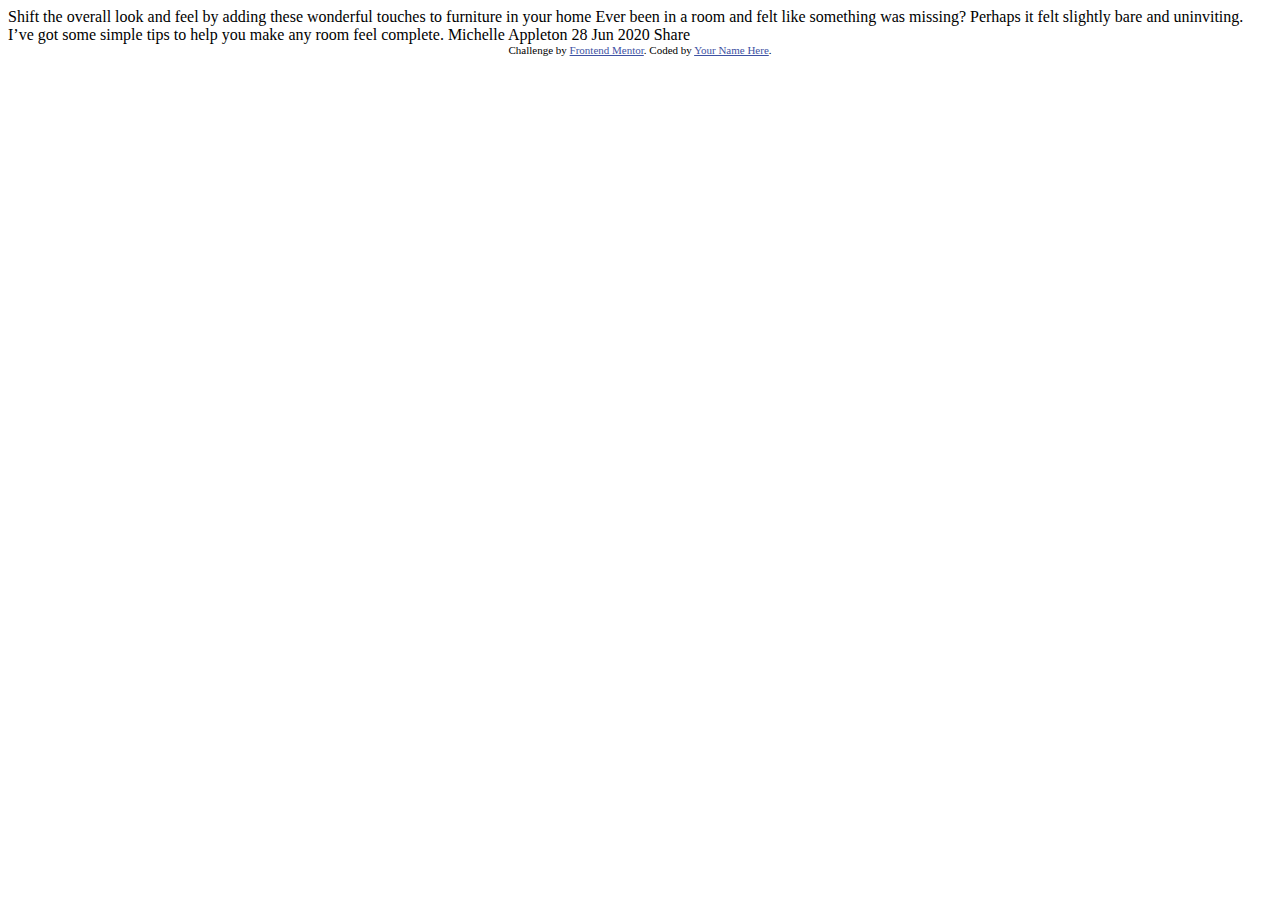
==== Preview Component/index.html @ aa550584 "preview component" ====
<!DOCTYPE html>
<html lang="en">
<head>
  <meta charset="UTF-8">
  <meta name="viewport" content="width=device-width, initial-scale=1.0"> <!-- displays site properly based on user's device -->

  <link rel="icon" type="image/png" sizes="32x32" href="./images/favicon-32x32.png">
  
  <title>Frontend Mentor | Article preview component</title>

  <!-- Feel free to remove these styles or customise in your own stylesheet 👍 -->
  <style>
    .attribution { font-size: 11px; text-align: center; }
    .attribution a { color: hsl(228, 45%, 44%); }
  </style>
</head>
<body>

  Shift the overall look and feel by adding these wonderful 
  touches to furniture in your home

  Ever been in a room and felt like something was missing? Perhaps 
  it felt slightly bare and uninviting. I’ve got some simple tips 
  to help you make any room feel complete.

  Michelle Appleton
  28 Jun 2020

  Share
  
  <div class="attribution">
    Challenge by <a href="https://www.frontendmentor.io?ref=challenge" target="_blank">Frontend Mentor</a>. 
    Coded by <a href="#">Your Name Here</a>.
  </div>
</body>
</html>
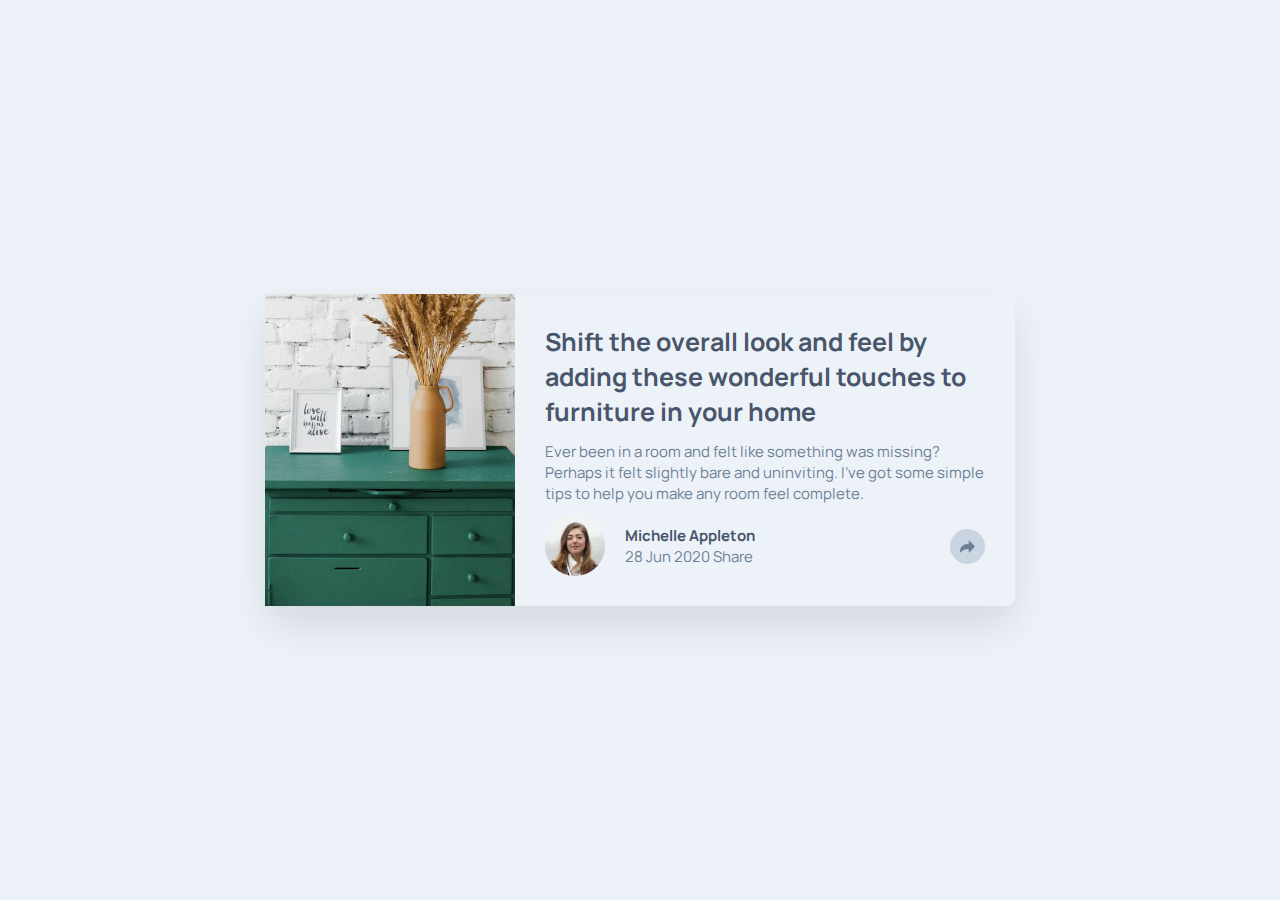
==== commit 63aec59f: "completed" ====
--- a/Preview Component/index.html
+++ b/Preview Component/index.html
@@ -1,36 +1,65 @@
 <!DOCTYPE html>
 <html lang="en">
-<head>
-  <meta charset="UTF-8">
-  <meta name="viewport" content="width=device-width, initial-scale=1.0"> <!-- displays site properly based on user's device -->
+  <head>
+    <meta charset="UTF-8" />
+    <meta name="viewport" content="width=device-width, initial-scale=1.0" />
+    <!-- displays site properly based on user's device -->
 
-  <link rel="icon" type="image/png" sizes="32x32" href="./images/favicon-32x32.png">
-  
-  <title>Frontend Mentor | Article preview component</title>
+    <link
+      rel="icon"
+      type="image/png"
+      sizes="32x32"
+      href="./images/favicon-32x32.png"
+    />
+    <link rel="preconnect" href="https://fonts.googleapis.com" />
+    <link rel="preconnect" href="https://fonts.gstatic.com" crossorigin />
+    <link
+      href="https://fonts.googleapis.com/css2?family=Manrope:wght@500;700&display=swap"
+      rel="stylesheet"
+    />
+    <link href="style.css" rel="stylesheet" />
+    <title>Frontend Mentor | Article preview component</title>
 
-  <!-- Feel free to remove these styles or customise in your own stylesheet 👍 -->
-  <style>
-    .attribution { font-size: 11px; text-align: center; }
-    .attribution a { color: hsl(228, 45%, 44%); }
-  </style>
-</head>
-<body>
+    <!-- Feel free to remove these styles or customise in your own stylesheet 👍 -->
+  </head>
+  <body>
+    <div class="container">
+      <div class="wrapper">
+        <div class="img-box">
+          <!-- <img src="images/drawers.jpg" /> -->
+        </div>
+        <div class="text-box">
+          <h1>
+            Shift the overall look and feel by adding these wonderful touches to
+            furniture in your home
+          </h1>
+          <p>
+            Ever been in a room and felt like something was missing? Perhaps it
+            felt slightly bare and uninviting. I’ve got some simple tips to help
+            you make any room feel complete.
+          </p>
+          <div class="bottom">
+            <div class="author-details">
+              <img src="images/avatar-michelle.jpg" />
+              <div class="author">
+                <p><strong>Michelle Appleton</strong></p>
+                <p>28 Jun 2020 Share</p>
+              </div>
+            </div>
+            <div class="arrow">
+              <img src="images/icon-share.svg" />
+            </div>
 
-  Shift the overall look and feel by adding these wonderful 
-  touches to furniture in your home
-
-  Ever been in a room and felt like something was missing? Perhaps 
-  it felt slightly bare and uninviting. I’ve got some simple tips 
-  to help you make any room feel complete.
-
-  Michelle Appleton
-  28 Jun 2020
-
-  Share
-  
-  <div class="attribution">
-    Challenge by <a href="https://www.frontendmentor.io?ref=challenge" target="_blank">Frontend Mentor</a>. 
-    Coded by <a href="#">Your Name Here</a>.
-  </div>
-</body>
-</html>+            <div class="popup hidden">
+              <p>SHARE</p>
+              <img src="images/icon-facebook.svg" />
+              <img src="images/icon-twitter.svg" />
+              <img src="images/icon-pinterest.svg" />
+            </div>
+          </div>
+        </div>
+      </div>
+    </div>
+    <script src="script.js"></script>
+  </body>
+</html>
--- a/Preview Component/style.css
+++ b/Preview Component/style.css
@@ -0,0 +1,130 @@
+* {
+  margin: 0;
+  padding: 0;
+  box-sizing: border-box;
+}
+
+html {
+  font-size: 62.5%;
+}
+
+body {
+  display: grid;
+  place-items: center;
+  height: 100vh;
+  background-color: hsl(210, 46%, 95%);
+  font-family: "Manrope";
+}
+
+.container {
+  max-width: 75rem;
+  margin: 0 auto;
+}
+
+.wrapper {
+  display: grid;
+  grid-template-columns: 1fr 2fr;
+  box-shadow: 0 2rem 4.2rem rgba(0, 0, 0, 0.1);
+  border-radius: 9px;
+}
+.img-box {
+  background-image: url(images/drawers.jpg);
+  background-repeat: no-repeat;
+  background-position: center;
+  background-size: cover;
+}
+.text-box {
+  padding: 3rem;
+  display: flex;
+  flex-direction: column;
+  gap: 1.2rem;
+}
+
+h1 {
+  font-size: 2.5rem;
+  font-weight: 700;
+  color: hsl(217, 19%, 35%);
+}
+
+.text-box p {
+  font-size: 1.5rem;
+  color: hsl(214, 17%, 51%);
+  font-weight: 400;
+}
+
+.author strong {
+  color: hsl(217, 19%, 35%);
+}
+.bottom {
+  display: flex;
+  align-items: center;
+  justify-content: space-between;
+  position: relative;
+}
+
+.author-details {
+  display: flex;
+  align-items: center;
+}
+
+.author-details img {
+  width: 6rem;
+  height: 6rem;
+  border-radius: 50%;
+
+  margin-right: 2rem;
+}
+
+/* .author {
+  display: flex;
+  flex-direction: column;
+  gap: 0rem;
+} */
+
+.arrow {
+  width: 3.5rem;
+  height: 3.5rem;
+  background-color: hsla(212, 23%, 69%, 0.432);
+  display: flex;
+  align-items: center;
+  justify-content: center;
+  border-radius: 50%;
+  /* box-shadow: 0 2.4rem 6.3rem rgba(0, 0, 0, 3); */
+  cursor: pointer;
+}
+.popup {
+  position: absolute;
+  background-color: hsl(217, 19%, 35%);
+  display: flex;
+  align-items: center;
+  justify-content: space-between;
+
+  padding: 1rem 2rem;
+  width: 22rem;
+  border-radius: 9px;
+  z-index: 10;
+  right: -22%;
+  top: -90%;
+  box-shadow: 0 2rem 4.2rem rgba(0, 0, 0, 0.2);
+  transition: all 1s;
+}
+
+.popup::before {
+  content: "";
+  width: 1.5rem;
+  height: 1.5rem;
+  background-color: hsl(217, 19%, 35%);
+  transform: rotate(45deg);
+  position: absolute;
+  bottom: -6px;
+  left: 45%;
+}
+
+.popup p {
+  letter-spacing: 1.5px;
+  font-weight: 700;
+}
+
+.hidden {
+  display: none;
+}
